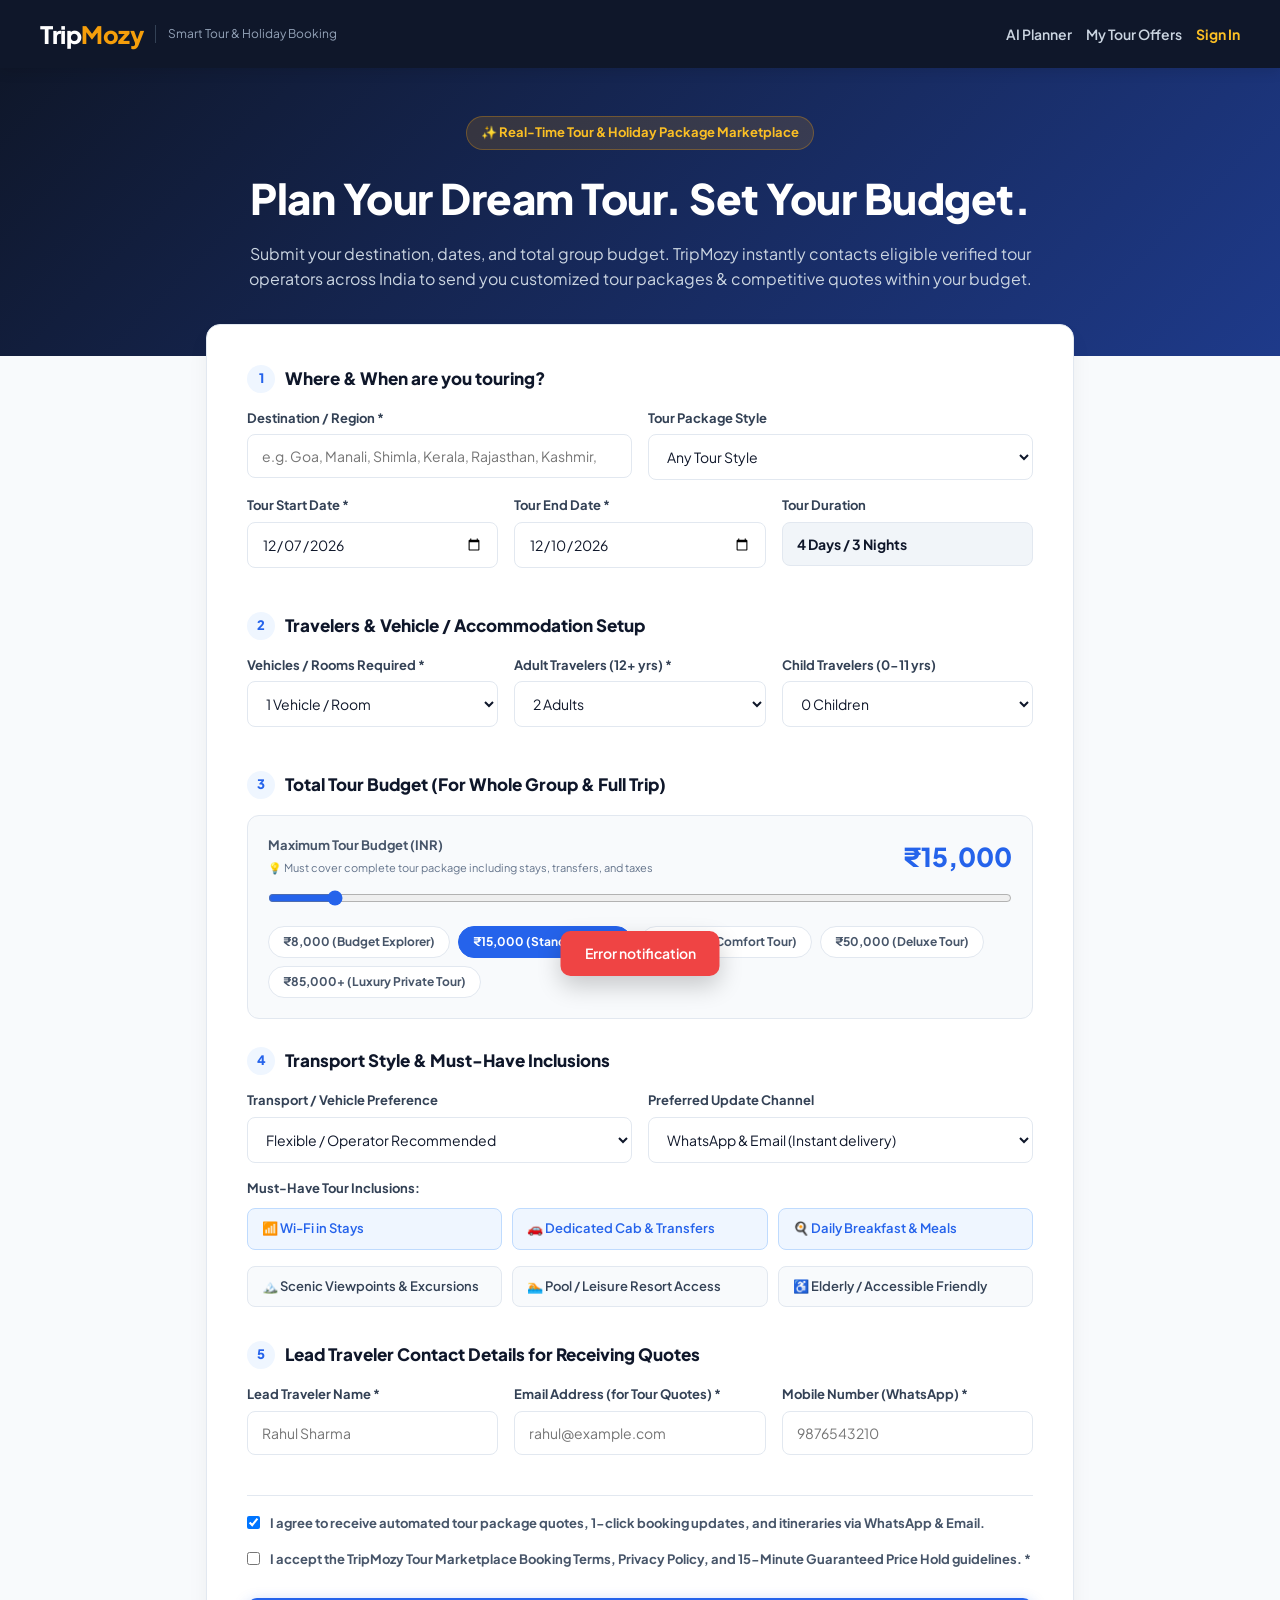
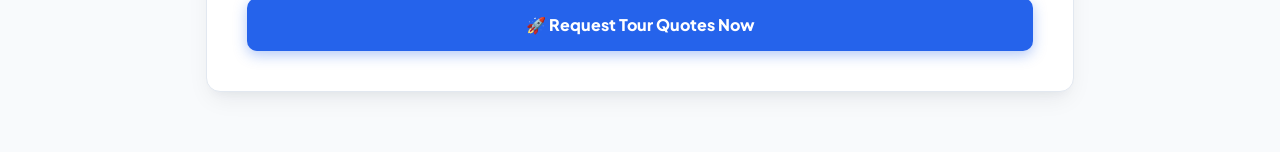
==== smart-tour-booking.html @ e1540744 "Add tour booking marketplace and login pages to web root for Vercel deployment" ====
<!DOCTYPE html>
<html lang="en">
<head>
  <meta charset="UTF-8">
  <meta name="viewport" content="width=device-width, initial-scale=1.0, viewport-fit=cover">
  <title>Smart Tour Booking Marketplace | TripMozy - Memories Begin With a Tour</title>
  <link rel="preconnect" href="https://fonts.googleapis.com">
  <link rel="preconnect" href="https://fonts.gstatic.com" crossorigin>
  <link href="https://fonts.googleapis.com/css2?family=Plus+Jakarta+Sans:wght@400;500;600;700;800&display=swap" rel="stylesheet">
  <style>
    :root {
      --primary: #2563eb;
      --primary-dark: #1d4ed8;
      --navy: #0f172a;
      --navy-light: #1e293b;
      --accent: #f59e0b;
      --accent-hover: #d97706;
      --bg: #f8fafc;
      --card-bg: #ffffff;
      --text: #0f172a;
      --text-muted: #64748b;
      --border: #e2e8f0;
      --success: #10b981;
      --radius: 14px;
      --shadow: 0 10px 25px -5px rgba(15, 23, 42, 0.08), 0 8px 10px -6px rgba(15, 23, 42, 0.04);
    }

    * { box-sizing: border-box; margin: 0; padding: 0; }
    body {
      font-family: 'Plus Jakarta Sans', -apple-system, BlinkMacSystemFont, "Segoe UI", Roboto, sans-serif;
      background: var(--bg);
      color: var(--text);
      line-height: 1.5;
      padding-bottom: 60px;
    }

    /* Header & Navigation */
    header {
      background: var(--navy);
      color: #ffffff;
      padding: 16px 24px;
      position: sticky;
      top: 0;
      z-index: 100;
      box-shadow: 0 4px 12px rgba(0,0,0,0.1);
    }
    .header-inner {
      max-width: 1200px;
      margin: 0 auto;
      display: flex;
      justify-content: space-between;
      align-items: center;
    }
    .brand {
      display: flex;
      align-items: center;
      gap: 12px;
      text-decoration: none;
      color: #ffffff;
    }
    .brand-logo {
      font-size: 24px;
      font-weight: 800;
      letter-spacing: -0.5px;
    }
    .brand-logo span { color: var(--accent); }
    .brand-tagline {
      font-size: 12px;
      color: #94a3b8;
      border-left: 1px solid #334155;
      padding-left: 12px;
      display: none;
    }
    @media (min-width: 640px) { .brand-tagline { display: inline-block; } }
    .header-nav { display: flex; gap: 14px; align-items: center; }
    .nav-link { color: #cbd5e1; text-decoration: none; font-size: 14px; font-weight: 600; transition: color 0.2s; }
    .nav-link:hover { color: #ffffff; }
    .partner-btn {
      background: rgba(255, 255, 255, 0.1);
      border: 1px solid rgba(255, 255, 255, 0.2);
      color: #ffffff;
      padding: 8px 16px;
      border-radius: 9999px;
      font-size: 13px;
      font-weight: 700;
      text-decoration: none;
      transition: all 0.2s;
    }
    .partner-btn:hover { background: rgba(255, 255, 255, 0.2); }

    /* Hero Banner */
    .hero {
      background: linear-gradient(135deg, var(--navy) 0%, #1e3a8a 100%);
      color: #ffffff;
      padding: 48px 24px 64px;
      text-align: center;
    }
    .hero-container { max-width: 820px; margin: 0 auto; }
    .badge {
      display: inline-flex;
      align-items: center;
      gap: 6px;
      background: rgba(245, 158, 11, 0.15);
      border: 1px solid rgba(245, 158, 11, 0.3);
      color: #fbbf24;
      padding: 6px 14px;
      border-radius: 9999px;
      font-size: 13px;
      font-weight: 700;
      margin-bottom: 16px;
    }
    .hero h1 { font-size: 32px; font-weight: 800; letter-spacing: -0.5px; margin-bottom: 12px; }
    @media (min-width: 768px) { .hero h1 { font-size: 42px; } }
    .hero p { font-size: 16px; color: #cbd5e1; line-height: 1.6; }

    /* Main Container & Form */
    .main-wrap { max-width: 900px; margin: -32px auto 0; padding: 0 16px; }
    .form-card {
      background: var(--card-bg);
      border-radius: var(--radius);
      box-shadow: var(--shadow);
      padding: 32px 28px;
      border: 1px solid var(--border);
    }
    @media (min-width: 640px) { .form-card { padding: 40px; } }

    .section-title {
      font-size: 17px;
      font-weight: 800;
      color: var(--navy);
      margin: 28px 0 16px;
      display: flex;
      align-items: center;
      gap: 10px;
    }
    .section-title:first-child { margin-top: 0; }
    .section-title .num {
      width: 28px;
      height: 28px;
      background: #eff6ff;
      color: var(--primary);
      border-radius: 50%;
      display: flex;
      align-items: center;
      justify-content: center;
      font-size: 13px;
      font-weight: 800;
    }

    .grid-2 { display: grid; grid-template-columns: 1fr; gap: 16px; }
    .grid-3 { display: grid; grid-template-columns: 1fr; gap: 16px; }
    @media (min-width: 640px) {
      .grid-2 { grid-template-columns: 1fr 1fr; }
      .grid-3 { grid-template-columns: 1fr 1fr 1fr; }
    }

    .form-group { margin-bottom: 16px; }
    label {
      display: block;
      font-size: 13px;
      font-weight: 700;
      color: #334155;
      margin-bottom: 6px;
    }
    .form-control {
      width: 100%;
      padding: 12px 14px;
      border: 1.5px solid var(--border);
      border-radius: 8px;
      font-size: 14px;
      font-family: inherit;
      color: var(--text);
      background: #ffffff;
      transition: all 0.2s;
    }
    .form-control:focus {
      outline: none;
      border-color: var(--primary);
      box-shadow: 0 0 0 3px rgba(37, 99, 235, 0.15);
    }

    /* Budget Range Slider Box */
    .budget-box {
      background: #f8fafc;
      border: 1.5px solid var(--border);
      border-radius: 12px;
      padding: 20px;
      margin-bottom: 20px;
    }
    .budget-header {
      display: flex;
      justify-content: space-between;
      align-items: center;
      margin-bottom: 12px;
    }
    .budget-amount {
      font-size: 26px;
      font-weight: 800;
      color: var(--primary);
    }
    .budget-disclosure {
      font-size: 11px;
      color: var(--text-muted);
      margin-top: 4px;
    }
    .budget-chips {
      display: flex;
      flex-wrap: wrap;
      gap: 8px;
      margin-top: 14px;
    }
    .chip {
      background: #ffffff;
      border: 1px solid var(--border);
      padding: 6px 14px;
      border-radius: 20px;
      font-size: 12px;
      font-weight: 700;
      color: #475569;
      cursor: pointer;
      transition: all 0.15s;
    }
    .chip:hover, .chip.active {
      background: var(--primary);
      color: #ffffff;
      border-color: var(--primary);
    }

    /* Inclusions Grid */
    .facilities-grid {
      display: grid;
      grid-template-columns: repeat(auto-fill, minmax(210px, 1fr));
      gap: 10px;
      margin-top: 10px;
    }
    .facility-label {
      display: flex;
      align-items: center;
      gap: 10px;
      background: #f8fafc;
      border: 1px solid var(--border);
      padding: 10px 14px;
      border-radius: 8px;
      cursor: pointer;
      font-size: 13px;
      font-weight: 600;
      user-select: none;
      transition: all 0.15s;
    }
    .facility-checkbox { display: none; }
    .facility-checkbox:checked + .facility-label {
      background: #eff6ff;
      border-color: #bfdbfe;
      color: var(--primary);
    }

    /* Consent Checkboxes */
    .consent-box {
      margin-top: 24px;
      padding-top: 18px;
      border-top: 1px solid var(--border);
      display: flex;
      flex-direction: column;
      gap: 12px;
    }
    .checkbox-row {
      display: flex;
      align-items: flex-start;
      gap: 10px;
      font-size: 13px;
      color: #475569;
      line-height: 1.4;
    }
    .checkbox-row input { margin-top: 2px; }

    /* Submit Button */
    .submit-btn {
      width: 100%;
      background: var(--primary);
      color: #ffffff;
      padding: 16px 24px;
      font-size: 16px;
      font-weight: 800;
      border: none;
      border-radius: 10px;
      cursor: pointer;
      box-shadow: 0 4px 14px rgba(37, 99, 235, 0.35);
      transition: all 0.2s;
      margin-top: 24px;
      display: flex;
      justify-content: center;
      align-items: center;
      gap: 10px;
      font-family: inherit;
    }
    .submit-btn:hover {
      background: var(--primary-dark);
      transform: translateY(-1px);
      box-shadow: 0 6px 20px rgba(37, 99, 235, 0.45);
    }
    .submit-btn:disabled {
      background: #94a3b8;
      cursor: not-allowed;
      transform: none;
      box-shadow: none;
    }

    /* Success / Result View */
    .result-card {
      display: none;
      background: var(--card-bg);
      border-radius: var(--radius);
      box-shadow: var(--shadow);
      padding: 40px;
      text-align: center;
      border: 1px solid var(--border);
    }
    .success-icon {
      width: 64px;
      height: 64px;
      background: #d1fae5;
      color: #059669;
      border-radius: 50%;
      display: flex;
      align-items: center;
      justify-content: center;
      font-size: 32px;
      margin: 0 auto 16px;
    }
    .result-title { font-size: 24px; font-weight: 800; margin-bottom: 8px; }
    .result-ref {
      font-family: monospace;
      font-size: 15px;
      font-weight: 700;
      color: var(--primary);
      background: #eff6ff;
      padding: 4px 12px;
      border-radius: 6px;
      display: inline-block;
      margin-bottom: 16px;
    }
    .result-desc {
      font-size: 14px;
      color: var(--text-muted);
      max-width: 520px;
      margin: 0 auto 24px;
      line-height: 1.6;
    }
    .action-links { display: flex; gap: 12px; justify-content: center; flex-wrap: wrap; }
    .btn-secondary {
      background: #f1f5f9;
      color: var(--text);
      text-decoration: none;
      padding: 12px 20px;
      border-radius: 8px;
      font-weight: 700;
      font-size: 14px;
      display: inline-flex;
      align-items: center;
      gap: 6px;
    }
    .btn-primary-link {
      background: var(--primary);
      color: #ffffff;
      text-decoration: none;
      padding: 12px 24px;
      border-radius: 8px;
      font-weight: 700;
      font-size: 14px;
      display: inline-flex;
      align-items: center;
      gap: 6px;
    }

    /* Error Toast */
    .toast {
      position: fixed;
      bottom: 24px;
      left: 50%;
      transform: translateX(-50%) translateY(100px);
      background: #ef4444;
      color: #ffffff;
      padding: 12px 24px;
      border-radius: 10px;
      font-size: 14px;
      font-weight: 600;
      box-shadow: 0 10px 25px rgba(0,0,0,0.2);
      transition: transform 0.3s cubic-bezier(0.16, 1, 0.3, 1);
      z-index: 1000;
      max-width: 90vw;
      text-align: center;
    }
    .toast.show { transform: translateX(-50%) translateY(0); }

    /* ── Mobile Phone Browser Responsiveness ── */
    @media (max-width: 768px) {
      header { padding: 10px 14px; }
      .header-inner { flex-wrap: wrap; gap: 8px; }
      .brand-logo { font-size: 20px; }
      .brand-badge { font-size: 10px; padding: 2px 6px; }
      .header-nav { gap: 6px; flex-wrap: wrap; width: 100%; justify-content: flex-end; }
      .nav-link { font-size: 12px; }
      .partner-btn { padding: 6px 10px; font-size: 11px; }

      .hero { padding: 32px 14px 48px; }
      .hero h1 { font-size: 24px; line-height: 1.25; }
      .hero p { font-size: 14px; }

      .main-wrap { padding: 0 10px; margin-top: -24px; }
      .form-card { padding: 20px 14px; border-radius: 14px; }
      .section-title { font-size: 15px; margin: 20px 0 12px; }

      .form-input, .form-select, input[type="text"], input[type="email"], input[type="tel"], input[type="date"], input[type="number"] {
        font-size: 16px !important; /* Prevents iOS auto-zoom */
        padding: 12px 14px;
      }
      .budget-input { font-size: 22px !important; }

      .facilities-grid {
        grid-template-columns: 1fr 1fr;
        gap: 8px;
      }
      .facility-label {
        padding: 8px 10px;
        font-size: 12px;
      }

      .stepper-btn {
        width: 44px;
        height: 44px;
        font-size: 20px;
      }
      .stepper-val {
        font-size: 16px;
        min-width: 36px;
      }

      .result-card { padding: 24px 16px; }
      .result-title { font-size: 20px; }
      .action-links { flex-direction: column; width: 100%; }
      .btn-secondary, .btn-primary-link { width: 100%; justify-content: center; padding: 14px; }
    }
  </style>
</head>
<body>

  <!-- Header -->
  <header>
    <div class="header-inner">
      <a href="/" class="brand">
        <div class="brand-logo">Trip<span>Mozy</span></div>
        <div class="brand-tagline">Smart Tour &amp; Holiday Booking</div>
      </a>
      <div class="header-nav">
        <a href="/ai-planner" class="nav-link">AI Planner</a>
        <a href="/booking" class="nav-link">My Tour Offers</a>
        <span id="authHeaderItem">
          <a href="/login" class="nav-link" style="color:#fbbf24;font-weight:700;">Sign In</a>
        </span>
      </div>
    </div>
  </header>

  <!-- Hero Section -->
  <section class="hero">
    <div class="hero-container">
      <div class="badge">✨ Real-Time Tour &amp; Holiday Package Marketplace</div>
      <h1>Plan Your Dream Tour. Set Your Budget.</h1>
      <p>Submit your destination, dates, and total group budget. TripMozy instantly contacts eligible verified tour operators across India to send you customized tour packages &amp; competitive quotes within your budget.</p>
    </div>
  </section>

  <!-- Main Request Form -->
  <main class="main-wrap">
    <div class="form-card" id="formCard">
      <form id="tourRequestForm">

        <!-- 1. Destination & Dates -->
        <div class="section-title">
          <span class="num">1</span>
          <span>Where &amp; When are you touring?</span>
        </div>

        <div class="grid-2">
          <div class="form-group">
            <label for="destination">Destination / Region *</label>
            <input type="text" id="destination" class="form-control" placeholder="e.g. Goa, Manali, Shimla, Kerala, Rajasthan, Kashmir, Ladakh" list="destinationsList" required>
            <datalist id="destinationsList">
              <option value="Manali, Himachal Pradesh">
              <option value="Shimla, Himachal Pradesh">
              <option value="Dharamshala, Himachal Pradesh">
              <option value="Dalhousie, Himachal Pradesh">
              <option value="North Goa, Goa">
              <option value="South Goa, Goa">
              <option value="Goa">
              <option value="Munnar, Kerala">
              <option value="Alleppey, Kerala">
              <option value="Kerala">
              <option value="Jaipur, Rajasthan">
              <option value="Udaipur, Rajasthan">
              <option value="Rajasthan">
              <option value="Srinagar, Jammu and Kashmir">
              <option value="Gulmarg, Jammu and Kashmir">
              <option value="Leh, Ladakh">
              <option value="Rishikesh, Uttarakhand">
              <option value="Mussoorie, Uttarakhand">
              <option value="Ooty, Tamil Nadu">
              <option value="Darjeeling, West Bengal">
              <option value="Gangtok, Sikkim">
            </datalist>
          </div>
          <div class="form-group">
            <label for="propertyType">Tour Package Style</label>
            <select id="propertyType" class="form-control">
              <option value="any">Any Tour Style</option>
              <option value="resort">Resort &amp; Leisure Tour</option>
              <option value="hotel">Standard Sightseeing Tour</option>
              <option value="homestay">Heritage &amp; Homestay Experience</option>
            </select>
          </div>
        </div>

        <div class="grid-3">
          <div class="form-group">
            <label for="checkInDate">Tour Start Date *</label>
            <input type="date" id="checkInDate" class="form-control" required>
          </div>
          <div class="form-group">
            <label for="checkOutDate">Tour End Date *</label>
            <input type="date" id="checkOutDate" class="form-control" required>
          </div>
          <div class="form-group">
            <label>Tour Duration</label>
            <input type="text" id="nightsDisplay" class="form-control" value="0 Nights" readonly style="background:#f1f5f9; font-weight:700;">
          </div>
        </div>

        <!-- 2. Travelers & Vehicles/Rooms -->
        <div class="section-title">
          <span class="num">2</span>
          <span>Travelers &amp; Vehicle / Accommodation Setup</span>
        </div>

        <div class="grid-3">
          <div class="form-group">
            <label for="numRooms">Vehicles / Rooms Required *</label>
            <select id="numRooms" class="form-control">
              <option value="1" selected>1 Vehicle / Room</option>
              <option value="2">2 Vehicles / Rooms</option>
              <option value="3">3 Vehicles / Rooms</option>
              <option value="4">4 Vehicles / Rooms</option>
              <option value="5">5+ Vehicles / Rooms</option>
            </select>
          </div>
          <div class="form-group">
            <label for="numAdults">Adult Travelers (12+ yrs) *</label>
            <select id="numAdults" class="form-control">
              <option value="1">1 Adult</option>
              <option value="2" selected>2 Adults</option>
              <option value="3">3 Adults</option>
              <option value="4">4 Adults</option>
              <option value="5">5 Adults</option>
              <option value="6">6+ Adults</option>
            </select>
          </div>
          <div class="form-group">
            <label for="numChildren">Child Travelers (0-11 yrs)</label>
            <select id="numChildren" class="form-control">
              <option value="0" selected>0 Children</option>
              <option value="1">1 Child</option>
              <option value="2">2 Children</option>
              <option value="3">3+ Children</option>
            </select>
          </div>
        </div>

        <!-- 3. Total Tour Budget -->
        <div class="section-title">
          <span class="num">3</span>
          <span>Total Tour Budget (For Whole Group &amp; Full Trip)</span>
        </div>

        <div class="budget-box">
          <div class="budget-header">
            <div>
              <div style="font-size: 13px; font-weight: 700; color: #475569;">Maximum Tour Budget (INR)</div>
              <div class="budget-disclosure">💡 Must cover complete tour package including stays, transfers, and taxes</div>
            </div>
            <div class="budget-amount" id="budgetDisplay">₹15,000</div>
          </div>

          <input type="range" id="budgetSlider" min="3000" max="150000" step="1000" value="15000" style="width: 100%; accent-color: var(--primary);">

          <div class="budget-chips">
            <div class="chip" onclick="setBudget(8000)">₹8,000 (Budget Explorer)</div>
            <div class="chip active" onclick="setBudget(15000)">₹15,000 (Standard Tour)</div>
            <div class="chip" onclick="setBudget(25000)">₹25,000 (Comfort Tour)</div>
            <div class="chip" onclick="setBudget(50000)">₹50,000 (Deluxe Tour)</div>
            <div class="chip" onclick="setBudget(85000)">₹85,000+ (Luxury Private Tour)</div>
          </div>
        </div>

        <!-- 4. Transport & Inclusions -->
        <div class="section-title">
          <span class="num">4</span>
          <span>Transport Style &amp; Must-Have Inclusions</span>
        </div>

        <div class="grid-2">
          <div class="form-group">
            <label for="roomPreference">Transport / Vehicle Preference</label>
            <select id="roomPreference" class="form-control">
              <option value="any">Flexible / Operator Recommended</option>
              <option value="ac">Dedicated Air-Conditioned Cab (Sedan / SUV)</option>
              <option value="non_ac">Standard Non-AC / Hill Taxi</option>
            </select>
          </div>
          <div class="form-group">
            <label for="contactChannel">Preferred Update Channel</label>
            <select id="contactChannel" class="form-control">
              <option value="whatsapp">WhatsApp &amp; Email (Instant delivery)</option>
              <option value="email">Email Only</option>
              <option value="sms">SMS &amp; Email</option>
            </select>
          </div>
        </div>

        <div style="font-size: 13px; font-weight: 700; color: #334155; margin-bottom: 8px;">Must-Have Tour Inclusions:</div>
        <div class="facilities-grid">
          <div>
            <input type="checkbox" id="fac_wifi" class="facility-checkbox" value="wifi" checked>
            <label for="fac_wifi" class="facility-label">📶 Wi-Fi in Stays</label>
          </div>
          <div>
            <input type="checkbox" id="fac_parking" class="facility-checkbox" value="parking" checked>
            <label for="fac_parking" class="facility-label">🚗 Dedicated Cab &amp; Transfers</label>
          </div>
          <div>
            <input type="checkbox" id="fac_breakfast" class="facility-checkbox" value="breakfast" checked>
            <label for="fac_breakfast" class="facility-label">🍳 Daily Breakfast &amp; Meals</label>
          </div>
          <div>
            <input type="checkbox" id="fac_mountain_view" class="facility-checkbox" value="mountain_view">
            <label for="fac_mountain_view" class="facility-label">🏔️ Scenic Viewpoints &amp; Excursions</label>
          </div>
          <div>
            <input type="checkbox" id="fac_pool" class="facility-checkbox" value="pool">
            <label for="fac_pool" class="facility-label">🏊 Pool / Leisure Resort Access</label>
          </div>
          <div>
            <input type="checkbox" id="fac_accessible" class="facility-checkbox" value="accessible">
            <label for="fac_accessible" class="facility-label">♿ Elderly / Accessible Friendly</label>
          </div>
        </div>

        <!-- 5. Traveler Contact Details -->
        <div class="section-title">
          <span class="num">5</span>
          <span>Lead Traveler Contact Details for Receiving Quotes</span>
        </div>

        <div class="grid-3">
          <div class="form-group">
            <label for="guestName">Lead Traveler Name *</label>
            <input type="text" id="guestName" class="form-control" placeholder="Rahul Sharma" required>
          </div>
          <div class="form-group">
            <label for="guestEmail">Email Address (for Tour Quotes) *</label>
            <input type="email" id="guestEmail" class="form-control" placeholder="rahul@example.com" required>
          </div>
          <div class="form-group">
            <label for="guestPhone">Mobile Number (WhatsApp) *</label>
            <input type="tel" id="guestPhone" class="form-control" placeholder="9876543210" required>
          </div>
        </div>

        <!-- Consent & Terms -->
        <div class="consent-box">
          <label class="checkbox-row">
            <input type="checkbox" id="commConsent" checked>
            <span>I agree to receive automated tour package quotes, 1-click booking updates, and itineraries via WhatsApp &amp; Email.</span>
          </label>
          <label class="checkbox-row">
            <input type="checkbox" id="termsAccept" required>
            <span>I accept the TripMozy Tour Marketplace Booking Terms, Privacy Policy, and 15-Minute Guaranteed Price Hold guidelines. *</span>
          </label>
        </div>

        <button type="submit" id="submitBtn" class="submit-btn">
          <span>🚀 Request Tour Quotes Now</span>
        </button>

      </form>
    </div>

    <!-- Result / Success View -->
    <div class="result-card" id="resultCard">
      <div class="success-icon">🎒</div>
      <h2 class="result-title">Tour Request Dispatched!</h2>
      <div class="result-ref" id="resultRef">TM-REQ-20261029-XXXX</div>
      <p class="result-desc" id="resultMsg">
        Verified local tour operators in your destination have been contacted. You will receive customized tour quotes in your email and WhatsApp shortly.
      </p>
      <div class="action-links">
        <a href="#" id="viewOffersBtn" class="btn-primary-link">⚡ View Live Tour Offers</a>
        <a href="/smart-tour-booking" class="btn-secondary">Submit Another Request</a>
      </div>
    </div>
  </main>

  <div class="toast" id="toast">Error notification</div>

  <script>
    // Set min date to today for check-in
    const checkInInput = document.getElementById('checkInDate');
    const checkOutInput = document.getElementById('checkOutDate');
    const nightsDisplay = document.getElementById('nightsDisplay');

    const today = new Date().toISOString().split('T')[0];
    checkInInput.min = today;

    // Default dates: tomorrow to +3 days (4 days / 3 nights)
    const defaultIn = new Date();
    defaultIn.setDate(defaultIn.getDate() + 1);
    const defaultOut = new Date();
    defaultOut.setDate(defaultOut.getDate() + 4);

    checkInInput.value = defaultIn.toISOString().split('T')[0];
    checkOutInput.min = checkInInput.value;
    checkOutInput.value = defaultOut.toISOString().split('T')[0];

    function updateNights() {
      const inDate = new Date(checkInInput.value);
      const outDate = new Date(checkOutInput.value);
      if (checkInInput.value && checkOutInput.value && outDate > inDate) {
        const diffTime = Math.abs(outDate - inDate);
        const nights = Math.ceil(diffTime / (1000 * 60 * 60 * 24));
        const days = nights + 1;
        nightsDisplay.value = `${days} Days / ${nights} Night${nights > 1 ? 's' : ''}`;
      } else {
        nightsDisplay.value = 'Invalid Dates';
      }
    }

    checkInInput.addEventListener('change', () => {
      checkOutInput.min = checkInInput.value;
      if (checkOutInput.value <= checkInInput.value) {
        const nextDay = new Date(checkInInput.value);
        nextDay.setDate(nextDay.getDate() + 3);
        checkOutInput.value = nextDay.toISOString().split('T')[0];
      }
      updateNights();
    });
    checkOutInput.addEventListener('change', updateNights);
    updateNights();

    // Budget Slider
    const slider = document.getElementById('budgetSlider');
    const budgetDisplay = document.getElementById('budgetDisplay');

    function setBudget(val) {
      slider.value = val;
      budgetDisplay.textContent = '₹' + parseInt(val).toLocaleString('en-IN');
      document.querySelectorAll('.chip').forEach(c => {
        c.classList.toggle('active', c.textContent.includes(parseInt(val).toLocaleString('en-IN')));
      });
    }

    slider.addEventListener('input', (e) => {
      budgetDisplay.textContent = '₹' + parseInt(e.target.value).toLocaleString('en-IN');
      document.querySelectorAll('.chip').forEach(c => c.classList.remove('active'));
    });

    function showToast(msg) {
      const toast = document.getElementById('toast');
      toast.textContent = msg;
      toast.classList.add('show');
      setTimeout(() => toast.classList.remove('show'), 4000);
    }

    // Submit Request
    document.getElementById('tourRequestForm').addEventListener('submit', async (e) => {
      e.preventDefault();

      const btn = document.getElementById('submitBtn');
      btn.disabled = true;
      btn.innerHTML = '<span>⚡ Dispatching to Verified Tour Operators...</span>';

      const facilities = Array.from(document.querySelectorAll('.facility-checkbox:checked')).map(cb => cb.value);

      const payload = {
        destination: document.getElementById('destination').value,
        propertyTypePreference: document.getElementById('propertyType').value,
        checkInDate: checkInInput.value,
        checkOutDate: checkOutInput.value,
        numRooms: parseInt(document.getElementById('numRooms').value),
        numAdults: parseInt(document.getElementById('numAdults').value),
        numChildren: parseInt(document.getElementById('numChildren').value),
        totalBudgetINR: parseInt(slider.value),
        roomPreference: document.getElementById('roomPreference').value,
        requiredFacilities: facilities,
        guestName: document.getElementById('guestName').value,
        guestEmail: document.getElementById('guestEmail').value,
        guestPhone: document.getElementById('guestPhone').value,
        communicationConsent: document.getElementById('commConsent').checked,
        termsAccepted: document.getElementById('termsAccept').checked
      };

      try {
        const res = await fetch('/api/requests', {
          method: 'POST',
          headers: { 'Content-Type': 'application/json' },
          body: JSON.stringify(payload)
        });

        const data = await res.json();

        if (!res.ok) {
          throw new Error(data.error || 'Failed to submit tour request');
        }

        // Show Result Card
        document.getElementById('formCard').style.display = 'none';
        const resultCard = document.getElementById('resultCard');
        resultCard.style.display = 'block';

        document.getElementById('resultRef').textContent = data.reference;
        document.getElementById('resultMsg').textContent =
          `Success! Your tour request for ${data.destination} has been sent to ${data.matchedCount} eligible TripMozy verified tour operators. Quotes will arrive in real time.`;

        const viewOffersUrl = `/booking?id=${data.id}`;
        document.getElementById('viewOffersBtn').href = viewOffersUrl;

        // Auto-redirect to live offers after 2.5 seconds
        setTimeout(() => {
          window.location.href = viewOffersUrl;
        }, 2500);

      } catch (err) {
        showToast(err.message);
        btn.disabled = false;
        btn.innerHTML = '<span>🚀 Request Tour Quotes Now</span>';
      }
    });

    // Check logged in customer session & prefill
    (function checkCustomerSession() {
      try {
        const raw = localStorage.getItem('tm_user_info');
        const role = localStorage.getItem('tm_user_role');
        if (raw && role === 'customer') {
          const u = JSON.parse(raw);
          if (u.displayName && u.displayName !== 'Traveler') {
            document.getElementById('guestName').value = u.displayName;
          }
          if (u.email && !u.email.includes('@tripmozy.local')) {
            document.getElementById('guestEmail').value = u.email;
          }
          if (u.phone) {
            document.getElementById('guestPhone').value = u.phone.replace('+91', '');
          }
          const item = document.getElementById('authHeaderItem');
          if (item) {
            item.innerHTML = `<span style="font-size:13px;color:#cbd5e1;">👤 ${u.displayName || 'Traveler'}</span> <a href="javascript:void(0)" onclick="signOutCustomer()" style="font-size:12px;color:#f87171;text-decoration:none;margin-left:6px;">(Sign Out)</a>`;
          }
        }
      } catch (_) {}
    })();

    function signOutCustomer() {
      localStorage.removeItem('tm_session_token');
      localStorage.removeItem('tm_user_role');
      localStorage.removeItem('tm_user_info');
      fetch('/api/auth/logout', { method: 'POST' }).finally(() => {
        window.location.reload();
      });
    }
  </script>
</body>
</html>
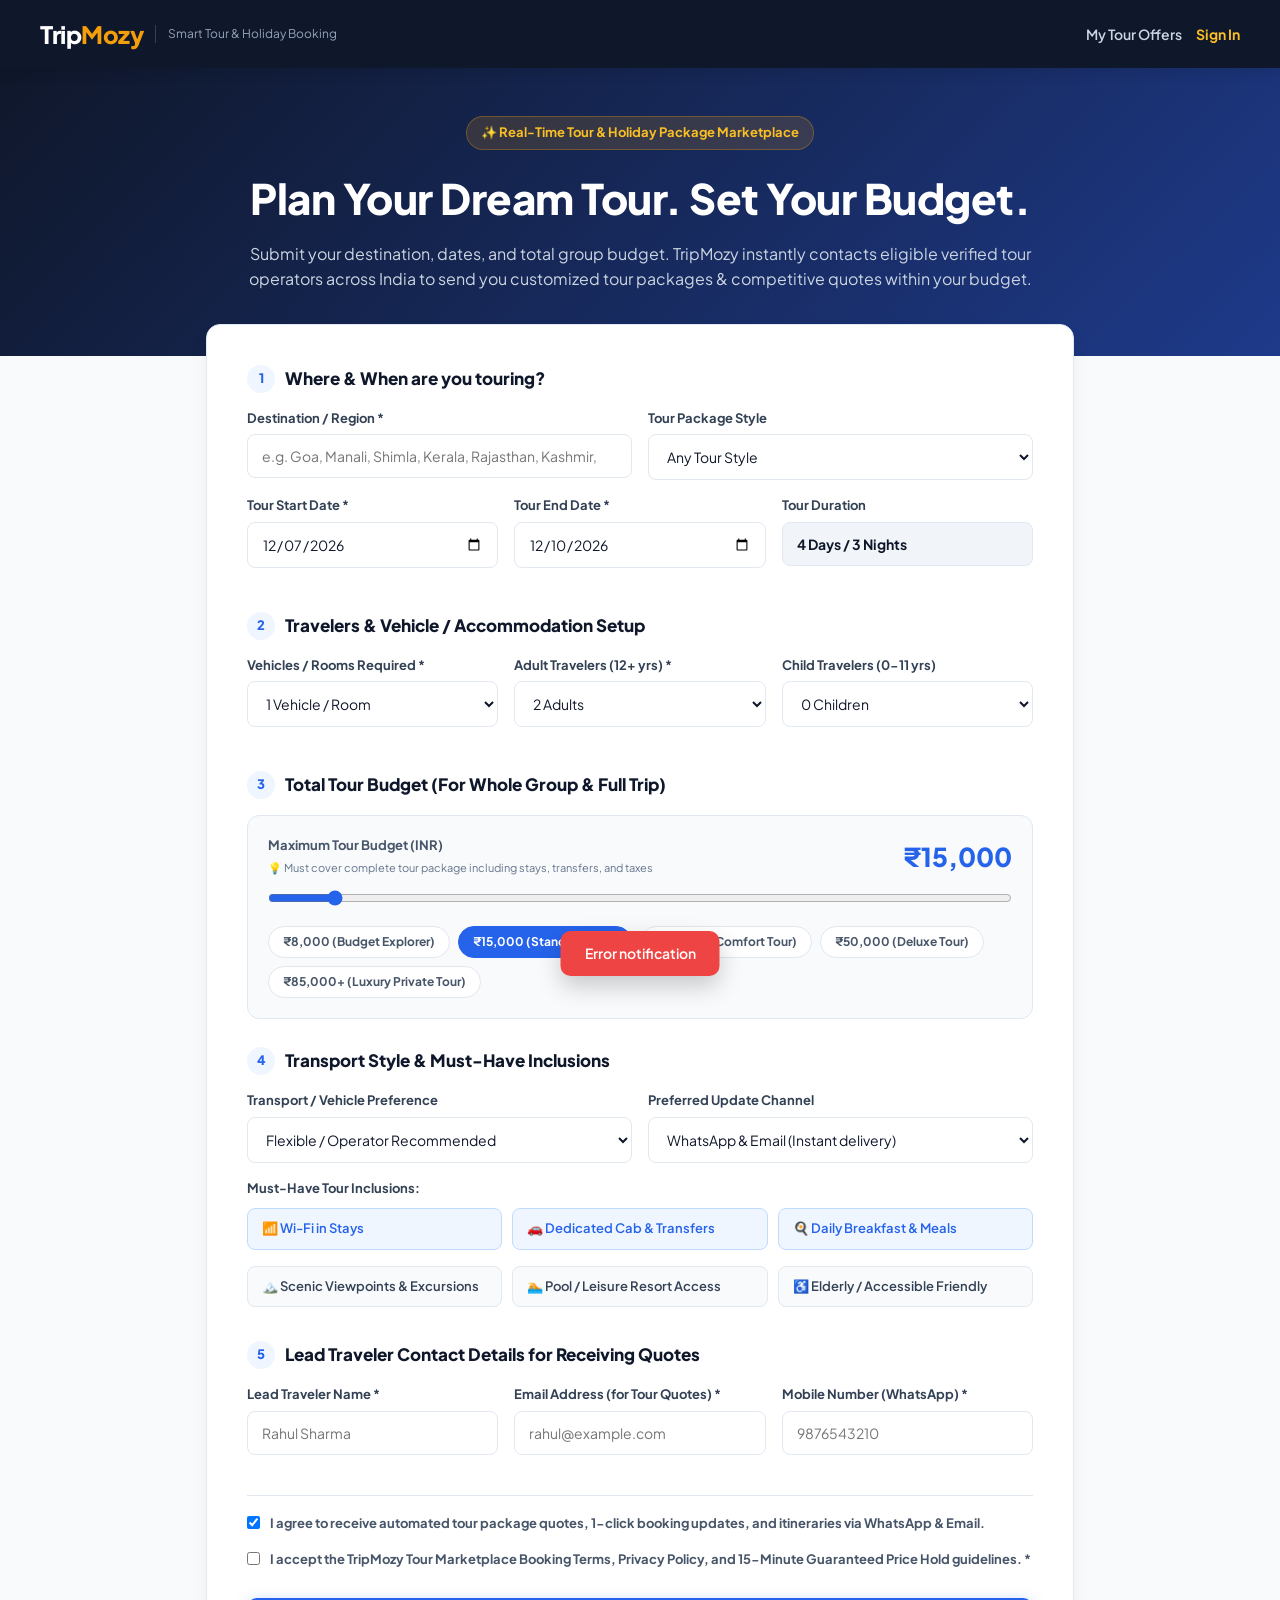
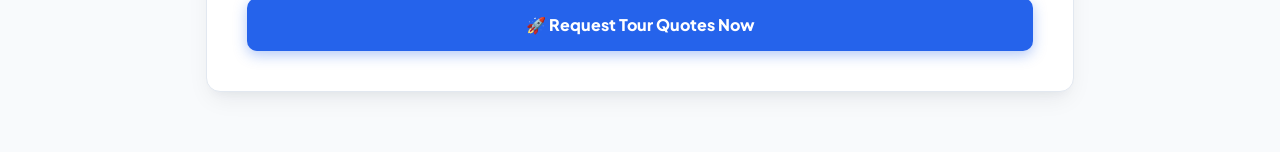
==== commit b7060275: "Set Smart Tour Booking as root index.html for Vercel deployment" ====
--- a/smart-tour-booking.html
+++ b/smart-tour-booking.html
@@ -452,7 +452,6 @@
         <div class="brand-tagline">Smart Tour &amp; Holiday Booking</div>
       </a>
       <div class="header-nav">
-        <a href="/ai-planner" class="nav-link">AI Planner</a>
         <a href="/booking" class="nav-link">My Tour Offers</a>
         <span id="authHeaderItem">
           <a href="/login" class="nav-link" style="color:#fbbf24;font-weight:700;">Sign In</a>
